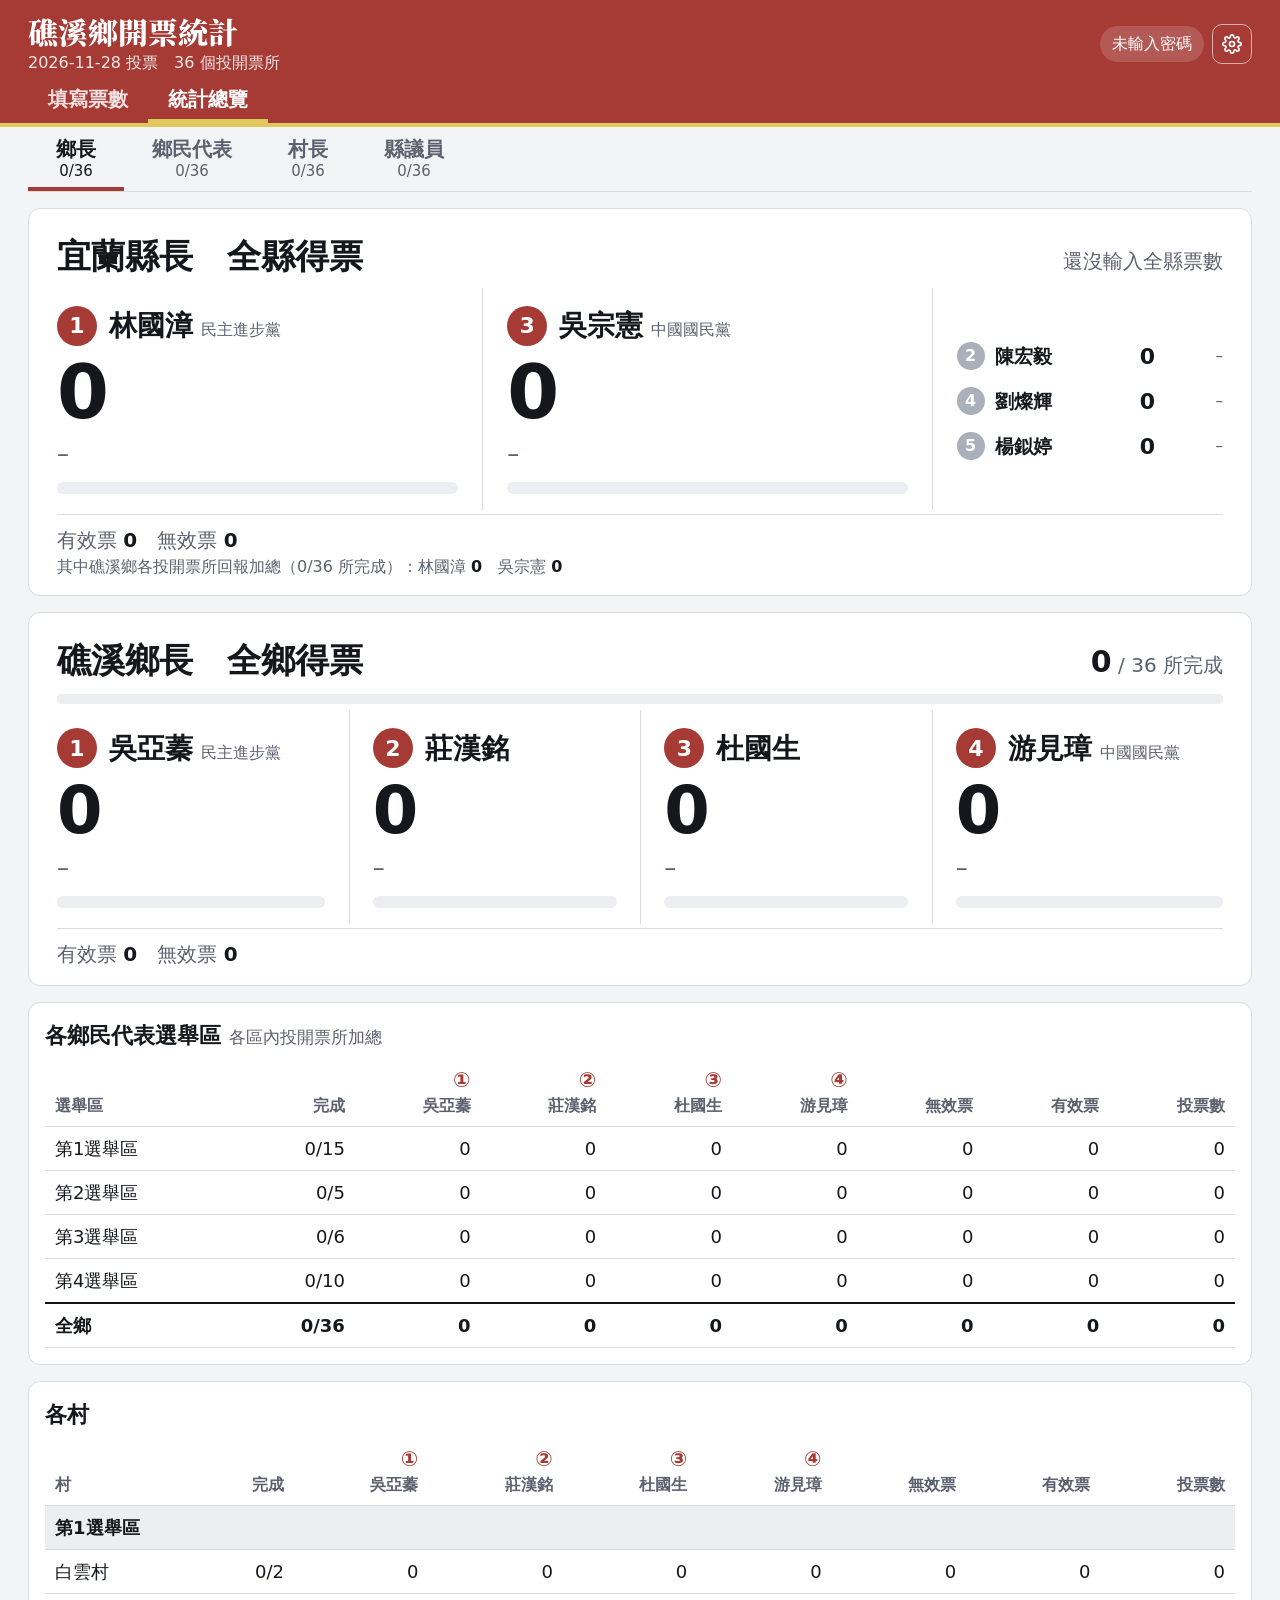
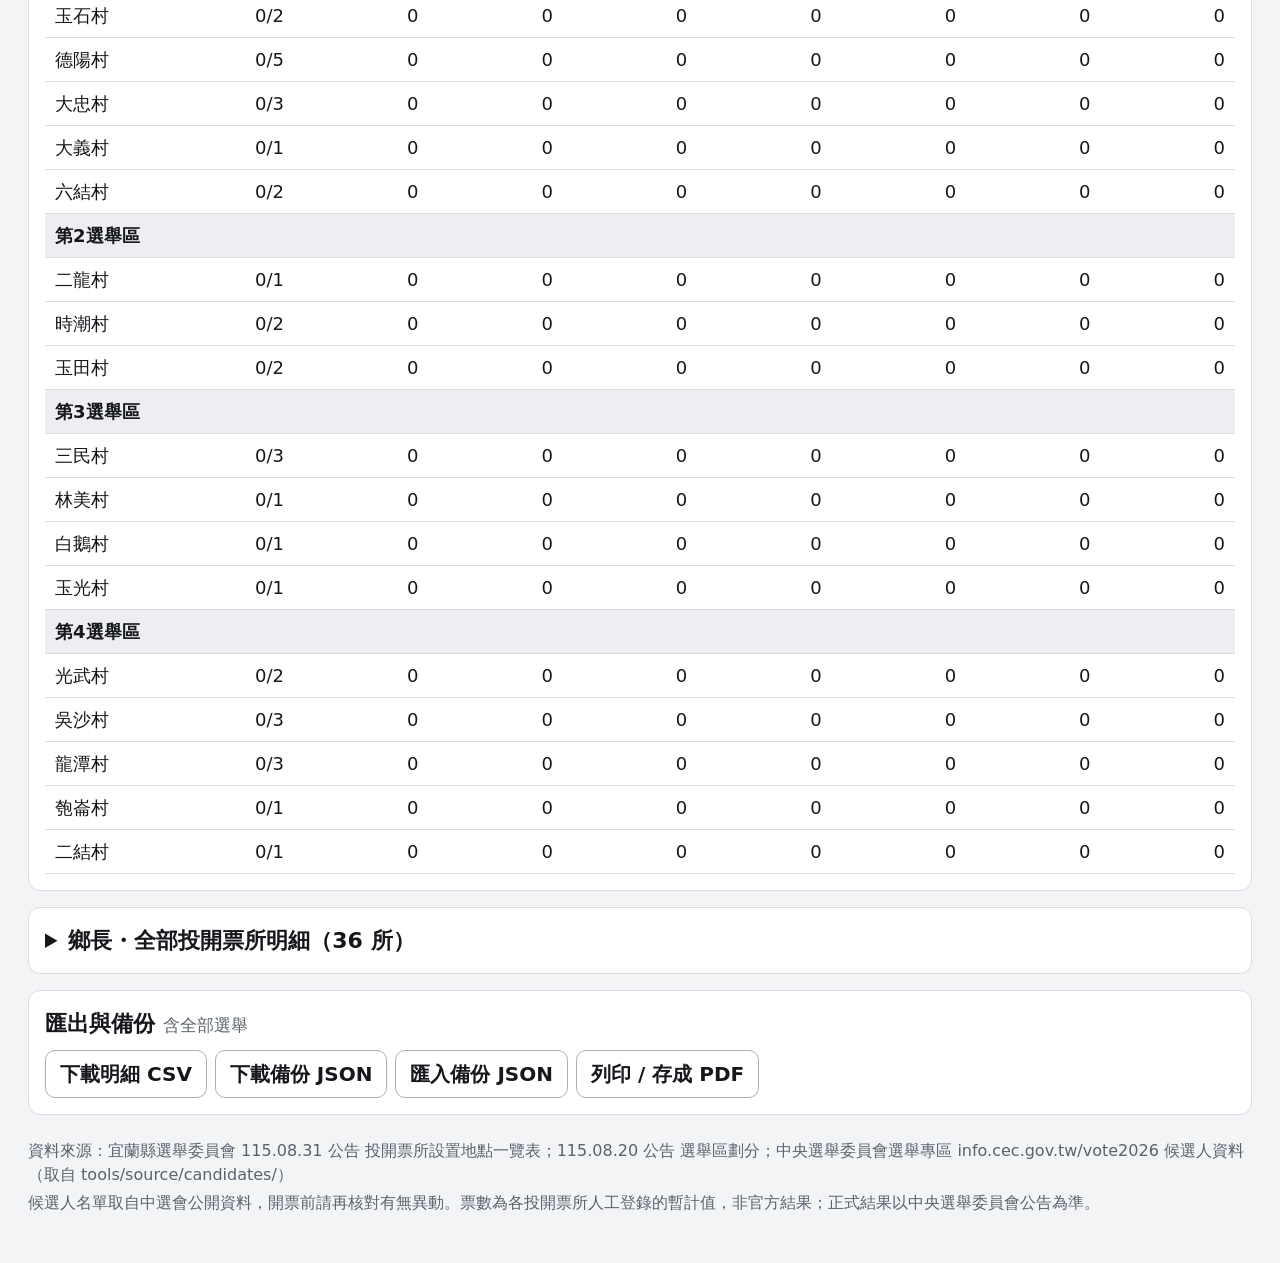
==== jiaoxi/index.html @ d6636e33 "礁溪鄉網站（/jiaoxi/）更新：統計頁最上面固定兩排（縣長全縣得票在上、鄉長在下） Co-Authored-By: Claude Fable 5.2 <noreply@anthropic.com>" ====
<!doctype html>
<html lang="zh-Hant">
<head>
  <meta charset="utf-8">
  <meta name="viewport" content="width=device-width, initial-scale=1, viewport-fit=cover">
  <meta name="theme-color" content="#a63a35">
  <title>礁溪鄉開票統計</title>
  <meta name="description" content="礁溪鄉各投開票所開票回報與即時統計。">
  <meta property="og:title" content="礁溪鄉開票統計">
  <meta property="og:description" content="礁溪鄉各投開票所開票回報與即時統計。">
  <meta property="og:site_name" content="礁溪鄉開票統計">
  <meta property="og:type" content="website">
  <link rel="icon" href="data:image/svg+xml,%3Csvg xmlns='http://www.w3.org/2000/svg' viewBox='0 0 32 32'%3E%3Crect width='32' height='32' rx='7' fill='%23a63a35'/%3E%3Cpath d='M8 17l5 5 11-12' fill='none' stroke='white' stroke-width='3.2' stroke-linecap='round' stroke-linejoin='round'/%3E%3C/svg%3E">
  <link rel="preconnect" href="https://fonts.googleapis.com">
  <link rel="preconnect" href="https://fonts.gstatic.com" crossorigin>
  <!-- 只有標題用襯線粗體，所以只下載標題那幾個字，手機載入很快 -->
  <link href="https://fonts.googleapis.com/css2?family=Noto+Serif+TC:wght@900&text=%E5%AE%9C%E8%98%AD%E5%B8%82%E7%BE%85%E6%9D%B1%E9%8E%AE%E8%98%87%E6%BE%B3%E9%A0%AD%E5%9F%8E%E7%A4%81%E6%BA%AA%E9%84%89%E5%A3%AF%E5%9C%8D%E5%93%A1%E5%B1%B1%E5%86%AC%E4%BA%94%E7%B5%90%E4%B8%89%E6%98%9F%E5%A4%A7%E5%90%8C%E5%8D%97%E9%96%8B%E7%A5%A8%E7%B5%B1%E8%A8%88&display=swap" rel="stylesheet">
  <link rel="stylesheet" href="style.css?v=20261126120009">
</head>
<body>
  <header class="top">
    <div class="top-row">
      <div class="brand">
        <h1 id="title">宜蘭市開票統計</h1>
        <p id="subtitle" class="muted"></p>
      </div>
      <div class="top-actions">
        <button type="button" id="syncChip" class="chip" aria-live="polite">僅存本機</button>
        <button type="button" id="btnSettings" class="icon-btn" aria-label="設定">
          <svg width="20" height="20" viewBox="0 0 24 24" fill="none" stroke="currentColor" stroke-width="2" stroke-linecap="round" stroke-linejoin="round" aria-hidden="true"><circle cx="12" cy="12" r="3"/><path d="M19.4 15a1.7 1.7 0 0 0 .3 1.8l.1.1a2 2 0 1 1-2.8 2.8l-.1-.1a1.7 1.7 0 0 0-1.8-.3 1.7 1.7 0 0 0-1 1.5V21a2 2 0 1 1-4 0v-.1a1.7 1.7 0 0 0-1.1-1.5 1.7 1.7 0 0 0-1.8.3l-.1.1a2 2 0 1 1-2.8-2.8l.1-.1a1.7 1.7 0 0 0 .3-1.8 1.7 1.7 0 0 0-1.5-1H3a2 2 0 1 1 0-4h.1a1.7 1.7 0 0 0 1.5-1.1 1.7 1.7 0 0 0-.3-1.8l-.1-.1a2 2 0 1 1 2.8-2.8l.1.1a1.7 1.7 0 0 0 1.8.3H9a1.7 1.7 0 0 0 1-1.5V3a2 2 0 1 1 4 0v.1a1.7 1.7 0 0 0 1 1.5 1.7 1.7 0 0 0 1.8-.3l.1-.1a2 2 0 1 1 2.8 2.8l-.1.1a1.7 1.7 0 0 0-.3 1.8V9a1.7 1.7 0 0 0 1.5 1H21a2 2 0 1 1 0 4h-.1a1.7 1.7 0 0 0-1.5 1z"/></svg>
        </button>
      </div>
    </div>
    <nav class="tabs" role="tablist" aria-label="頁面">
      <button type="button" role="tab" id="t-entry" data-tab="entry" aria-controls="tab-entry">填寫票數</button>
      <button type="button" role="tab" id="t-overview" data-tab="overview" aria-controls="tab-overview">統計總覽</button>
    </nav>
  </header>

  <main>
    <div class="racebar" id="raceBar" role="group" aria-label="選舉項目"></div>

    <section id="tab-entry" role="tabpanel" tabindex="-1" aria-labelledby="t-entry">
      <div class="filters">
        <div class="mode" id="modeSeg" role="group" aria-label="填寫對象">
          <button type="button" data-mode="station" aria-pressed="true">各投開票所</button>
          <button type="button" data-mode="total" aria-pressed="false">合計</button>
        </div>
        <div class="seg" id="districtSeg" role="group" aria-label="市民代表選舉區"></div>
        <div class="filter-row">
          <label class="search">
            <span class="sr-only">搜尋投開票所</span>
            <input type="search" id="q" placeholder="搜尋編號或里" autocomplete="off">
          </label>
          <label class="select">
            <span class="sr-only">狀態</span>
            <select id="statusFilter">
              <option value="all">全部狀態</option>
              <option value="todo">未完成</option>
              <option value="pending">未開票</option>
              <option value="counting">開票中</option>
              <option value="done">已完成</option>
            </select>
          </label>
        </div>
      </div>
      <div id="list"></div>
    </section>

    <section id="tab-overview" role="tabpanel" aria-labelledby="t-overview" hidden>
      <div id="overviewRoot"></div>
    </section>

    <footer class="foot muted">
      <p id="source"></p>
      <p>候選人名單取自中選會公開資料，開票前請再核對有無異動。票數為各投開票所人工登錄的暫計值，非官方結果；正式結果以中央選舉委員會公告為準。</p>
    </footer>
  </main>

  <dialog id="editor" aria-labelledby="edTitle"></dialog>
  <dialog id="settings" aria-labelledby="stTitle"></dialog>
  <dialog id="pw" aria-labelledby="pwTitle"></dialog>
  <dialog id="ask" aria-labelledby="askTitle"></dialog>
  <div id="toast" role="status" aria-live="polite"></div>
  <div id="oldBrowser" hidden>
    <p><b>這支手機的瀏覽器太舊，沒辦法使用。</b></p>
    <p>請改用 Chrome 或 Safari 的最新版開啟，或換一支手機。如果是從 LINE 點進來的，請按右上角選「用預設瀏覽器開啟」。</p>
  </div>

  <script src="config.js?v=20261126120009"></script>
  <!-- 一個鄉鎮市一個資料檔；要多開一個鄉鎮市就多加一行（見 tools/build_towns.py） -->
  <script src="data/towns/050.js?v=20261126120009"></script>
  <script src="app.js?v=20261126120009"></script>
  <script>
    // 程式沒有成功啟動（瀏覽器太舊看不懂）時，顯示上面那段提示。這段刻意用最舊的寫法。
    window.addEventListener('load', function () {
      setTimeout(function () {
        if (!window.__tallyReady) { var el = document.getElementById('oldBrowser'); el.hidden = false; el.style.display = 'block'; }
      }, 500);
    });
  </script>
</body>
</html>
---- jiaoxi/style.css ----
/* 宜蘭市開票統計
 * 風格：像開票所的計票板。白底、黑色大數字，顏色只有三種用途：
 *   紅＝品牌、領先、要按的主要按鈕與警告；綠／橘／灰＝已完成／開票中／未開票；金＝只有頁首那條線。
 * 手機優先；≥900px 變成電腦版。
 * 相容性：不用 flex 的 gap、inset、:has、dvh（舊 iPhone 與舊 Android 不支援）。 */
:root {
  --bg: #f3f4f6;
  --surface: #ffffff;
  --soft: #eceef2;
  --ink: #15171c;
  --muted: #5b616e;
  --line: #d8dbe2;
  --line-strong: #aab0bb;
  --accent: #a63a35;
  --accent-soft: #fbeceb;
  --gold: #e0c85c;
  --done: #12733a;
  --done-soft: #e2f3e7;
  --counting: #8f4b00;
  --counting-mark: #e08a00;
  --counting-soft: #fdeccf;
  --pending: #5b616e;
  --pending-mark: #c3c8d1;
  --danger: #b3261e;
  --radius: 10px;
  --gutter: 16px;
  --font: -apple-system, BlinkMacSystemFont, "PingFang TC", "Noto Sans TC", "Microsoft JhengHei", system-ui, sans-serif;
  --serif: "Noto Serif TC", "Songti TC", "PMingLiU", serif;
  color-scheme: light;
}

*, *::before, *::after { box-sizing: border-box; }
html { -webkit-text-size-adjust: 100%; }
html.modal-open { overflow: hidden; }
body {
  margin: 0; background: var(--bg); color: var(--ink);
  font: 20px/1.5 var(--font);
  padding-bottom: calc(72px + env(safe-area-inset-bottom));
}
h1, h2, h3, p { margin: 0; }
button, input, select { font: inherit; color: inherit; }
button { cursor: pointer; -webkit-tap-highlight-color: transparent; }
[hidden] { display: none !important; }
.muted { color: var(--muted); }
.sr-only { position: absolute; width: 1px; height: 1px; overflow: hidden; clip: rect(0 0 0 0); white-space: nowrap; }
:focus-visible { outline: 3px solid var(--ink); outline-offset: 2px; }

/* ---------- 頁首 ---------- */
.top { position: sticky; top: 0; z-index: 20; background: var(--accent); color: #fff; border-bottom: 4px solid var(--gold); padding-top: env(safe-area-inset-top); }
.top-row { display: flex; align-items: center; justify-content: space-between; padding: 10px var(--gutter); }
.brand { min-width: 0; }
.brand h1 { font-family: var(--serif); font-weight: 900; font-size: 24px; line-height: 1.3; white-space: nowrap; }
/* 標題裡的鄉鎮市名稱就是切換選單 */
.town-sel {
  width: auto; min-height: 0; font: inherit; color: #fff; background-color: transparent; border: 0; border-bottom: 2px solid rgba(255, 255, 255, .75); border-radius: 0;
  padding: 0 24px 0 0; margin-right: 6px; -webkit-appearance: none; appearance: none; cursor: pointer;
  background-image: url("data:image/svg+xml,%3Csvg xmlns='http://www.w3.org/2000/svg' viewBox='0 0 12 8'%3E%3Cpath d='M1 1l5 5 5-5' fill='none' stroke='white' stroke-width='2' stroke-linecap='round' stroke-linejoin='round'/%3E%3C/svg%3E");
  background-repeat: no-repeat; background-position: right 4px center; background-size: 14px;
}
/* 手機上位置不夠：有切換選單時只留鄉鎮市名稱，「開票統計」四個字到寬一點的螢幕才顯示 */
.title-rest { display: none; }
@media (min-width: 480px) { .title-rest { display: inline; } }
.town-sel option { color: #15171c; font-family: var(--font); font-weight: 400; }
.brand p { display: none; font-size: 16px; color: rgba(255, 255, 255, .88); }
.top-actions { display: flex; align-items: center; flex-shrink: 0; margin-left: 10px; }
.chip {
  border: 0; border-radius: 999px; background: rgba(255, 255, 255, .16); color: #fff;
  padding: 6px 12px; font-size: 16px; min-height: 36px; white-space: nowrap; max-width: 44vw; overflow: hidden; text-overflow: ellipsis;
}
.chip[data-state="warn"] { background: #fff; color: var(--accent); font-weight: 700; }
.icon-btn { width: 40px; height: 40px; display: grid; place-items: center; border: 1px solid var(--line); background: var(--surface); border-radius: var(--radius); }
.top .icon-btn { margin-left: 8px; color: #fff; background: transparent; border-color: rgba(255, 255, 255, .6); }

/* 手機：兩個分頁固定在畫面下方，拇指好按 */
.tabs {
  position: fixed; left: 0; right: 0; bottom: 0; z-index: 30; display: grid; grid-template-columns: 1fr 1fr;
  background: var(--surface); border-top: 1px solid var(--line); padding-bottom: env(safe-area-inset-bottom);
}
.tabs button { border: 0; border-top: 4px solid transparent; background: none; min-height: 56px; font-weight: 700; font-size: 20px; color: var(--muted); }
.tabs button[aria-selected="true"] { color: var(--accent); border-top-color: var(--accent); }

main { padding: 0 var(--gutter) 24px; max-width: 1280px; margin: 0 auto; }

/* ---------- 選舉項目：五個分頁一次看得到 ---------- */
.racebar {
  position: sticky; top: var(--top-h, 62px); z-index: 12; display: flex;
  background: var(--surface); margin: 0 calc(var(--gutter) * -1); padding: 0 6px; border-bottom: 1px solid var(--line);
}
.racebar button, .race-tabs button {
  flex: 1 1 auto; border: 0; border-bottom: 4px solid transparent; background: none; padding: 8px 2px 4px; min-height: 56px;
  font-size: 18px; font-weight: 600; line-height: 1.25; color: var(--muted); white-space: nowrap; text-align: center;
}
.racebar button span { display: block; }
.racebar button small { display: block; font-size: 15px; font-weight: 400; font-variant-numeric: tabular-nums; }
.racebar button[aria-pressed="true"], .race-tabs button[aria-selected="true"] { color: var(--ink); font-weight: 800; border-bottom-color: var(--accent); }
.flagn { color: var(--accent); font-weight: 700; margin-left: 3px; }
/* 應選席次：跟著標題走，不拆行 */
.seats { white-space: nowrap; color: var(--accent); margin-right: 0 !important; }
.racenote { margin-top: 16px; }

/* ---------- 篩選 ---------- */
.filters { padding: 12px 0 4px; }
.mode { display: grid; grid-template-columns: 1fr 1fr; border: 1px solid var(--line-strong); border-radius: var(--radius); overflow: hidden; margin-bottom: 8px; background: var(--surface); }
.mode button { border: 0; background: none; min-height: 44px; font-size: 18px; font-weight: 600; color: var(--muted); }
.mode button[aria-pressed="true"] { background: var(--ink); color: #fff; }
.seg { display: grid; grid-template-columns: repeat(5, 1fr); gap: 6px; }
.seg button { border: 1px solid var(--line); background: var(--surface); border-radius: var(--radius); min-height: 48px; padding: 4px 2px; font-size: 18px; font-weight: 600; line-height: 1.2; }
.seg button small { display: block; font-weight: 400; font-size: 15px; color: var(--muted); }
.seg button[aria-pressed="true"] { background: var(--ink); color: #fff; border-color: var(--ink); }
.seg button[aria-pressed="true"] small { color: inherit; opacity: .8; }
.filter-row { display: flex; margin-top: 8px; }
.search { flex: 1; min-width: 0; }
.select { margin-left: 8px; }
input[type="search"], select, .slim input {
  width: 100%; min-height: 48px; border: 1px solid var(--line-strong); border-radius: var(--radius); background: var(--surface); padding: 8px 12px;
}
select { width: auto; }
.hint { background: var(--surface); border-left: 6px solid var(--ink); border-radius: 6px; padding: 10px 14px; margin: 12px 0 4px; font-size: 18px; }

/* ---------- 投開票所清單 ---------- */
.dist { margin-top: 22px; }
.dist-head { display: flex; align-items: baseline; justify-content: space-between; flex-wrap: wrap; }
.dist-head h2 { font-size: 24px; font-weight: 800; margin-right: 12px; }
.dist-head .meta { font-size: 18px; color: var(--muted); font-variant-numeric: tabular-nums; }
.dist-head .meta b { color: var(--ink); font-size: 22px; }
.bar { flex-basis: 100%; height: 8px; margin-top: 6px; background: var(--soft); border-radius: 4px; overflow: hidden; }
.bar i { display: block; height: 100%; background: var(--done); }
/* 上次回報的投開票所：放最上面 */
.lastrep { margin-top: 14px; padding: 10px 12px 12px; background: var(--surface); border: 2px solid var(--ink); border-radius: 12px; }
.lastrep h2 { font-size: 20px; font-weight: 800; margin-bottom: 8px; }
.village { margin-top: 16px; }
.village h3 { font-size: 20px; font-weight: 700; margin-bottom: 6px; }
.village h3 small { font-weight: 400; color: var(--muted); font-size: 16px; margin-left: 6px; }
.stations { list-style: none; margin: 0; padding: 0; display: grid; gap: 8px; }
/* 左邊的色條就是狀態：灰＝未開票、橘＝開票中、綠＝已完成 */
.st {
  width: 100%; display: grid; grid-template-columns: auto minmax(0, 1fr) auto; align-items: center; gap: 2px 12px; text-align: left;
  background: var(--surface); border: 1px solid var(--line); border-left: 8px solid var(--pending-mark); border-radius: var(--radius); padding: 10px 12px; min-height: 68px;
}
.st[data-s="counting"] { border-left-color: var(--counting-mark); }
.st[data-s="done"] { border-left-color: var(--done); }
.st:active { background: var(--soft); }
.st .sid { font-weight: 800; font-size: 22px; font-variant-numeric: tabular-nums; }
.st .name { display: block; font-weight: 700; }
.st .sub { display: block; font-size: 16px; color: var(--muted); }
.st .right { text-align: right; }
.st-status { display: block; font-size: 18px; font-weight: 700; white-space: nowrap; color: var(--pending); }
.st-status[data-s="counting"] { color: var(--counting); }
.st-status[data-s="done"] { color: var(--done); }
.st .tot { display: block; font-size: 18px; font-weight: 700; font-variant-numeric: tabular-nums; }
.badge { display: inline-block; border-radius: 6px; padding: 1px 8px; font-size: 16px; font-weight: 700; white-space: nowrap; background: var(--soft); color: var(--pending); }
.badge[data-s="counting"] { background: var(--counting-soft); color: var(--counting); }
.badge[data-s="done"] { background: var(--done-soft); color: var(--done); }
.empty { text-align: center; color: var(--muted); padding: 40px 0; }

/* ---------- 視窗共用 ---------- */
dialog { border: 0; padding: 0; color: var(--ink); background: var(--surface); }
dialog::backdrop { background: rgba(15, 18, 24, .6); }
dialog#editor, dialog#settings { width: 100%; max-width: none; height: 100%; max-height: none; margin: 0; }
dialog#pw, dialog#ask { width: 92vw; max-width: 460px; height: auto; height: fit-content; max-height: 90vh; margin: auto; border-radius: 16px; overflow: auto; }
.btn { min-height: 52px; border-radius: var(--radius); border: 1px solid var(--line-strong); background: var(--surface); font-weight: 700; padding: 8px 14px; }
.btn.primary { background: var(--accent); color: #fff; border-color: var(--accent); }
.btn.danger { color: var(--danger); border-color: var(--danger); background: transparent; }
.btn.danger-fill { background: var(--danger); color: #fff; border-color: var(--danger); }
.btn.wide { grid-column: 1 / -1; width: 100%; }
.note { font-size: 17px; color: var(--muted); }
.warn { color: var(--danger); font-size: 18px; font-weight: 700; }

/* ---------- 填寫表單 ---------- */
.ed { display: flex; flex-direction: column; height: 100%; }
.ed > header { display: flex; justify-content: space-between; align-items: flex-start; padding: calc(12px + env(safe-area-inset-top)) var(--gutter) 10px; border-bottom: 1px solid var(--line); }
.ed > header > div { min-width: 0; margin-right: 12px; }
.ed .eyebrow { font-size: 17px; color: var(--muted); font-weight: 600; }
.ed h2 { font-size: 28px; font-weight: 800; line-height: 1.25; }
.ed .body { flex: 1; min-height: 0; overflow-y: auto; -webkit-overflow-scrolling: touch; padding: 0 var(--gutter) 20px; }
.ed .body > * { flex-shrink: 0; margin-top: 14px; }
.ed footer { display: grid; grid-template-columns: minmax(96px, auto) 1fr; gap: 8px; padding: 10px var(--gutter) calc(10px + env(safe-area-inset-bottom)); border-top: 1px solid var(--line); background: var(--surface); }
.ed footer .btn { min-height: 56px; font-size: 20px; white-space: nowrap; }
.race-tabs { display: flex; position: sticky; top: 0; z-index: 3; background: var(--surface); margin: 0 calc(var(--gutter) * -1) !important; padding: 0 6px; border-bottom: 1px solid var(--line); }
.race-tabs button { min-height: 48px; padding: 8px 2px 6px; }
.dot { width: 10px; height: 10px; border-radius: 50%; background: var(--pending-mark); display: inline-block; margin-right: 5px; }
.dot[data-s="counting"] { background: var(--counting-mark); }
.dot[data-s="done"] { background: var(--done); }
.panel { display: grid; gap: 12px; }
.panel-title { font-weight: 800; font-size: 22px; }
.panel-title small { display: block; font-weight: 400; color: var(--muted); font-size: 17px; }
.last { font-size: 17px; color: var(--muted); background: var(--soft); border-radius: 6px; padding: 6px 10px; }
.last b { color: var(--ink); }
.last .st-status { display: inline; font-size: inherit; }
.fields { display: grid; gap: 10px; }
.field { display: grid; grid-template-columns: minmax(0, 1fr) 132px; align-items: center; gap: 12px; }
.field .f-name { display: flex; align-items: center; min-width: 0; }
.f-no { display: inline-grid; place-items: center; flex-shrink: 0; width: 34px; height: 34px; border-radius: 50%; background: var(--accent); color: #fff; font-weight: 800; font-variant-numeric: tabular-nums; }
.field .f-no { margin-right: 10px; }
.field .f-who { font-weight: 700; overflow-wrap: anywhere; }
.f-who small, .who small { font-weight: 400; color: var(--muted); font-size: 16px; }
.field .f-who small { display: block; }
.field input {
  width: 100%; min-height: 56px; border: 2px solid var(--line-strong); border-radius: var(--radius); background: var(--surface); padding: 4px 12px;
  text-align: right; font-size: 28px; font-weight: 800; font-variant-numeric: tabular-nums;
}
.field input:focus { border-color: var(--ink); outline: none; }
.ed.wide .field { grid-template-columns: minmax(0, 1fr) 160px; } /* 全縣票數會到六位數，格子加寬才不會被切掉最後一個數字 */
.field.sub { border-top: 1px solid var(--line); padding-top: 10px; }
.slim { display: grid; gap: 4px; font-size: 18px; color: var(--muted); }
.slim input { font-size: 20px; color: var(--ink); }
.calc { margin: 0; display: grid; grid-template-columns: 1fr 1fr; gap: 8px; }
.calc div { background: var(--soft); border-radius: var(--radius); padding: 8px 12px; }
.calc dt { font-size: 17px; color: var(--muted); }
.calc dd { margin: 0; font-size: 28px; font-weight: 800; font-variant-numeric: tabular-nums; }

/* 送出結果：綠＝已送出、橘＝傳送中、紅＝還沒送出 */
.saved { position: sticky; top: 52px; z-index: 2; border-radius: var(--radius); padding: 12px 14px; font-weight: 700; font-size: 20px; line-height: 1.4; background: var(--soft); color: var(--muted); border: 2px solid var(--line-strong); }
.saved[data-state="ok"] { background: var(--done-soft); color: var(--done); border-color: var(--done); text-align: center; padding: 18px 14px; font-size: 22px; }
.saved[data-state="busy"] { background: var(--counting-soft); color: var(--counting); border-color: var(--counting-mark); }
.saved[data-state="warn"] { background: var(--accent-soft); color: var(--accent); border-color: var(--accent); }
.saved .big { font-size: 36px; font-weight: 800; line-height: 1.3; }
.saved small { display: block; font-size: 17px; font-weight: 400; margin-top: 4px; }
.banner-btn { display: block; width: 100%; margin-top: 10px; min-height: 52px; border: 0; border-radius: 8px; background: var(--accent); color: #fff; font-weight: 700; }

/* ---------- 密碼視窗、確認視窗 ---------- */
.pwform { height: auto; }
.pwform .body { padding: 10px 22px 12px; }
.pwform h2 { font-size: 30px; text-align: center; }
.pw-sub { font-size: 20px; text-align: center; color: var(--muted); }
.pw-err { background: var(--accent-soft); color: var(--accent); border: 2px solid var(--accent); border-radius: var(--radius); padding: 10px 14px; font-size: 20px; font-weight: 800; text-align: center; }
#pwInput, #askInput { width: 100%; min-height: 64px; font-size: 28px; text-align: center; border: 2px solid var(--ink); border-radius: var(--radius); background: #fff; padding: 8px 12px; }
#pwInput { letter-spacing: .08em; }
.pw-show { display: flex; align-items: center; justify-content: center; font-size: 20px; }
.pw-show input { width: 28px; height: 28px; margin-right: 10px; accent-color: var(--accent); }
.pwform footer { grid-template-columns: 1fr 1fr; }
.pwform .btn { white-space: nowrap; padding: 8px 6px; }
.askform { display: grid; gap: 14px; padding: 22px 20px calc(18px + env(safe-area-inset-bottom)); }
.askform h2 { font-size: 26px; font-weight: 800; }
.ask-body { display: grid; gap: 12px; font-size: 20px; }
.ask-where { background: var(--soft); border-radius: var(--radius); padding: 12px 14px; }
.ask-where b { display: block; font-size: 28px; font-weight: 800; line-height: 1.3; }
.ask-where span { display: block; font-size: 18px; color: var(--muted); }
.ask-list { list-style: none; margin: 0; padding: 0; }
.ask-list li { display: grid; grid-template-columns: minmax(0, 1fr) auto; gap: 12px; align-items: baseline; padding: 8px 2px; border-bottom: 1px solid var(--line); }
.ask-list li b { font-size: 24px; font-weight: 800; font-variant-numeric: tabular-nums; }
.ask-warn { list-style: none; margin: 0; padding: 10px 14px; background: var(--accent-soft); border: 2px solid var(--accent); border-radius: var(--radius); color: var(--accent); font-size: 19px; font-weight: 600; display: grid; gap: 8px; }
.ask-warn li::before { content: "⚠ "; }
.ask-label { font-size: 20px; font-weight: 700; margin-bottom: -8px; }
.ask-err { color: var(--danger); font-size: 19px; font-weight: 700; margin-top: -6px; }
.ask-list li b.to-pending { font-size: 20px; color: var(--danger); }
.ask-q { font-size: 24px; font-weight: 800; text-align: center; }
.ask-choices { display: grid; gap: 10px; }
.ask-choices .btn { min-height: 64px; font-size: 22px; }
.ask-choices .btn[data-act="askNo"] { min-height: 52px; font-size: 20px; }
.btn.s-done { background: var(--done); color: #fff; border-color: var(--done); }
.btn.s-counting { background: var(--counting-mark); color: #1f1300; border-color: var(--counting-mark); }
.ask-btns { display: grid; grid-template-columns: 1fr 1.4fr; gap: 8px; }
.ask-btns .btn { min-height: 60px; font-size: 21px; white-space: nowrap; padding: 8px 6px; }

/* ---------- 設定視窗 ---------- */
.settings-form h3 { font-size: 20px; }
.settings-form .row { display: grid; grid-template-columns: 1fr 1fr; gap: 8px; }
.msg { font-size: 18px; min-height: 1.4em; }
.msg.ok { color: var(--done); } .msg.err { color: var(--danger); }

/* ---------- 統計總覽 ---------- */
.ov { display: grid; grid-template-columns: minmax(0, 1fr); gap: 16px; padding-top: 16px; }
.stack, .ov-grid { display: grid; grid-template-columns: minmax(0, 1fr); gap: 16px; min-width: 0; }
.card { min-width: 0; background: var(--surface); border: 1px solid var(--line); border-radius: 12px; padding: 16px; }
.card > h2 { font-size: 22px; font-weight: 800; margin-bottom: 10px; }
.card > h2 small { font-weight: 400; font-size: 17px; color: var(--muted); margin-left: 8px; }
/* 得票：票數是整頁最大的字 */
.res-head { display: flex; align-items: baseline; justify-content: space-between; flex-wrap: wrap; }
.res-head h2 { font-size: 24px; font-weight: 800; margin-right: 12px; }
.res-prog { font-size: 18px; color: var(--muted); font-variant-numeric: tabular-nums; }
.res-prog b { font-size: 24px; color: var(--ink); }
.res-prog span { color: var(--counting); font-weight: 700; margin-left: 10px; }
.result .bar { margin: 6px 0 8px; }
.cand-row { display: grid; grid-template-columns: 34px minmax(0, 1fr) auto; gap: 2px 10px; align-items: center; padding: 10px 0; border-top: 1px solid var(--line); }
.cand-row .who { font-weight: 700; font-size: 22px; }
.cand-row .who small { display: inline-block; margin-left: 8px; white-space: nowrap; } /* 黨名不要斷在中間，放不下就整個換到下一行 */
.cand-row .n { font-size: 30px; font-weight: 800; line-height: 1.1; font-variant-numeric: tabular-nums; text-align: right; }
.cand-row .p { grid-column: 3; font-size: 16px; color: var(--muted); text-align: right; font-variant-numeric: tabular-nums; }
.cand-row .track { grid-column: 2; grid-row: 2; height: 10px; border-radius: 5px; background: var(--soft); overflow: hidden; }
.cand-row .track i { display: block; height: 100%; background: var(--line-strong); }
.cand-row.lead .n { color: var(--accent); }
.cand-row.lead .track i { background: var(--accent); }
.lead-tag, .tie-tag { display: inline-block; font-size: 15px; font-weight: 700; border-radius: 6px; padding: 0 8px; margin-left: 8px; vertical-align: 2px; white-space: nowrap; }
.lead-tag { background: var(--accent); color: #fff; }
.tie-tag { background: var(--counting-soft); color: var(--counting); }
.res-foot { border-top: 1px solid var(--line); padding-top: 10px; font-size: 18px; color: var(--muted); font-variant-numeric: tabular-nums; }
.res-foot b { color: var(--ink); }
.res-foot span { display: block; font-size: 16px; }
.blocks { display: grid; grid-template-columns: repeat(auto-fill, minmax(300px, 1fr)); gap: 12px; align-items: start; }
.blocks.small { grid-template-columns: repeat(auto-fill, minmax(240px, 1fr)); }
.sec-title { font-size: 24px; font-weight: 800; margin-top: 8px; }
.sec-title small { font-weight: 400; font-size: 17px; color: var(--muted); margin-left: 6px; }
.card.compact { padding: 12px 14px; }
.card.compact .res-head h2 { font-size: 20px; }
.card.compact .res-prog, .card.compact .res-prog b { font-size: 16px; }
.card.compact .res-prog span { margin-left: 6px; }
.card.compact .cand-row { grid-template-columns: 28px minmax(0, 1fr) auto auto; padding: 6px 0; }
.card.compact .f-no { width: 28px; height: 28px; font-size: 17px; }
.card.compact .cand-row .who { font-size: 20px; }
.card.compact .cand-row .n { font-size: 22px; }
.card.compact .cand-row .p { grid-column: 4; min-width: 56px; }
.sumline { display: flex; flex-wrap: wrap; align-items: baseline; background: var(--surface); border: 1px solid var(--line); border-radius: 12px; padding: 12px 16px; font-size: 18px; color: var(--muted); font-variant-numeric: tabular-nums; }
.sumline > b { font-size: 24px; font-weight: 800; color: var(--ink); margin-right: 16px; }
.sumline span { margin-right: 16px; }
.sumline span b { color: var(--ink); font-size: 22px; }
/* 表格 */
td.left, th.left { text-align: left; }
td.wrap { white-space: normal; min-width: 220px; }
.tbl-wrap { overflow-x: auto; -webkit-overflow-scrolling: touch; margin: 0 -16px; padding: 0 16px; }
table { border-collapse: collapse; width: 100%; font-size: 18px; font-variant-numeric: tabular-nums; }
th, td { padding: 8px 10px; text-align: right; border-bottom: 1px solid var(--line); white-space: nowrap; }
th:first-child, td:first-child { text-align: left; position: sticky; left: 0; background: var(--surface); }
th { font-size: 16px; color: var(--muted); font-weight: 600; vertical-align: bottom; }
tr.grp td, tr.grp td:first-child { background: var(--soft); font-weight: 700; }
tr.sum td { font-weight: 800; border-top: 2px solid var(--ink); }
.circ { font-size: 1.3em; line-height: 1; color: var(--accent); font-weight: 700; }
.cmp { display: block; padding: 2px 0; }
.cmp em { color: var(--danger); font-style: normal; font-weight: 700; margin-left: 8px; }
.diff { color: var(--danger); font-weight: 700; }
details.card summary { cursor: pointer; font-size: 22px; font-weight: 800; }
details.card[open] summary { margin-bottom: 10px; }
.tools { display: flex; flex-wrap: wrap; margin: -4px; }
.tools .btn { min-height: 48px; margin: 4px; font-weight: 600; }
/* 需要確認的投開票所 */
.flagcard { border: 2px solid var(--accent); }
.flagcard > h2 { color: var(--accent); }
.flaglist { list-style: none; margin: 0; padding: 0; display: grid; gap: 10px; }
.flaglist li { padding: 10px 12px; background: var(--accent-soft); border-radius: 8px; font-size: 18px; }
.linkbtn { border: 0; background: none; color: var(--accent); font-weight: 700; text-decoration: underline; font-size: inherit; padding: 4px 0 4px 10px; min-height: 40px; }
tr.flag td, tr.flag td:first-child { background: var(--accent-soft); }
.flagtag { display: block; color: var(--accent); font-weight: 700; font-size: 15px; white-space: normal; min-width: 200px; line-height: 1.4; }

.foot { padding-top: 24px; font-size: 16px; display: grid; gap: 4px; }
#toast {
  position: fixed; left: 50%; bottom: calc(76px + env(safe-area-inset-bottom)); transform: translate(-50%, 20px); opacity: 0;
  background: var(--ink); color: #fff; padding: 10px 16px; border-radius: 999px; font-size: 18px; pointer-events: none;
  transition: opacity .2s, transform .2s; z-index: 200; max-width: 90vw; text-align: center;
}
#toast.show { opacity: 1; transform: translate(-50%, 0); }
@media (prefers-reduced-motion: reduce) { #toast { transition: none; } }
#oldBrowser { position: fixed; top: 0; left: 0; right: 0; bottom: 0; z-index: 300; background: #fff; padding: 80px 24px; font-size: 22px; text-align: center; }
#oldBrowser p { margin-bottom: 16px; }

/* ---------- 舊手機（沒有 <dialog> 功能）：用一般浮層代替 ---------- */
.no-dialog dialog { display: none; position: fixed; z-index: 100; }
.no-dialog dialog[open] { display: block; }
.no-dialog dialog#editor[open], .no-dialog dialog#settings[open] { top: 0; left: 0; right: 0; bottom: 0; }
.no-dialog dialog#pw[open], .no-dialog dialog#ask[open] { top: 50%; left: 50%; transform: translate(-50%, -50%); z-index: 110; box-shadow: 0 0 0 200vmax rgba(15, 18, 24, .6); }

/* ---------- 很窄的手機（320px 左右）：五個分頁字縮小一點才放得下 ---------- */
@media (max-width: 359px) {
  .racebar, .race-tabs { padding: 0 2px; overflow-x: auto; }
  .racebar button, .race-tabs button { font-size: 16px; padding-left: 1px; padding-right: 1px; }
  .racebar button small { font-size: 13px; }
  .dot { width: 8px; height: 8px; margin-right: 3px; }
  .brand h1 { font-size: 21px; }
  .chip { font-size: 15px; padding: 6px 10px; }
}

/* ---------- 平板／電腦 ---------- */
@media (min-width: 600px) { .brand p { display: block; } }
/* 縣長那一塊：主要兩位照一般大小，其他人小字（手機排在下面，電腦排在右邊） */
.minor { border-top: 1px solid var(--line); padding: 8px 0 2px; }
.res-prog .linkbtn { margin-left: 12px; }
.minor-row { display: grid; grid-template-columns: 24px minmax(0, 1fr) auto 58px; gap: 0 8px; align-items: center; padding: 3px 0; color: var(--muted); }
.minor-row .f-no { width: 24px; height: 24px; font-size: 14px; background: var(--line-strong); }
.minor-row .who { font-size: 17px; font-weight: 700; color: var(--ink); }
.minor-row .n { font-size: 19px; font-weight: 800; color: var(--ink); text-align: right; font-variant-numeric: tabular-nums; }
.minor-row .p { font-size: 15px; text-align: right; font-variant-numeric: tabular-nums; }
/* 手機：固定在最上面的那兩塊縮小一點，下面才看得到自己切過去的那一種選舉 */
@media (max-width: 899px) {
  .result.pin { padding-top: 12px; padding-bottom: 8px; }
  .result.pin .res-head h2 { font-size: 21px; }
  .result.pin .res-prog, .result.pin .res-prog b { font-size: 17px; }
  .result.pin .cand-row { padding: 7px 0; }
  .result.pin .cand-row .who { font-size: 20px; }
  .result.pin .cand-row .n { font-size: 26px; }
  .result.pin .cand-row .track, .result.pin .res-foot { display: none; }
}
@media (min-width: 900px) {
  :root { --gutter: 28px; }
  body { padding-bottom: 24px; }
  .top-row { max-width: 1280px; margin: 0 auto; padding-top: 12px; padding-bottom: 4px; }
  .brand h1 { font-size: 30px; }
  .chip { max-width: none; }
  .tabs { position: static; display: flex; max-width: 1280px; margin: 0 auto; padding: 0 var(--gutter); border: 0; background: transparent; }
  .tabs button { min-height: 44px; padding: 0 20px; border-top: 0; border-bottom: 4px solid transparent; color: rgba(255, 255, 255, .85); }
  .tabs button[aria-selected="true"] { color: #fff; border-bottom-color: var(--gold); }
  #toast { bottom: 24px; }
  .racebar { margin: 0; padding: 0; background: var(--bg); }
  .racebar button { flex: 0 0 auto; padding: 10px 28px 6px; font-size: 20px; }
  .filters { display: flex; align-items: center; padding-top: 16px; }
  .mode { margin: 0 12px 0 0; min-width: 260px; }
  .seg { grid-template-columns: repeat(5, auto); }
  .seg button { padding: 4px 16px; }
  .filter-row { margin-top: 0; flex: 1; justify-content: flex-end; }
  .search { max-width: 320px; }
  .stations { grid-template-columns: repeat(auto-fill, minmax(320px, 1fr)); }
  .st:hover { border-color: var(--ink); border-left-color: var(--pending-mark); }
  .st[data-s="counting"]:hover { border-left-color: var(--counting-mark); }
  .st[data-s="done"]:hover { border-left-color: var(--done); }
  dialog#editor, dialog#settings { width: 560px; height: auto; max-height: 90vh; margin: auto; border-radius: 16px; }
  .no-dialog dialog#editor[open], .no-dialog dialog#settings[open] { top: 5vh; bottom: auto; left: 50%; right: auto; transform: translateX(-50%); box-shadow: 0 0 0 200vmax rgba(15, 18, 24, .6); overflow: auto; }
  .ed { max-height: 90vh; }
  .result:not(.compact) .cand-row .n { font-size: 38px; }
  .result:not(.compact) .res-head h2 { font-size: 28px; }
  /* 統計頁最上面的全市得票：像計票板一樣橫排，每位候選人一欄，票數是整頁最大的字 */
  .result.hero { padding: 22px 28px 16px; }
  .result.hero .res-head h2 { font-size: 34px; }
  .result.hero .res-prog { font-size: 20px; }
  .result.hero .res-prog b { font-size: 30px; }
  .result.hero .bar { height: 10px; margin: 8px 0 0; }
  /* --col＝每位候選人那一欄的寬度（畫面寬，最寬算 1280px，減掉兩邊留白 112px，再除以人數）。字級和留白都跟著它縮放，
     所以 3 位時字很大，5 位或螢幕窄一點時自動縮小，票數不會擠到隔壁欄。 */
  .result.hero .cand-list { --col: calc((min(100vw, 1280px) - 112px) / var(--n, 3)); --pad: clamp(12px, calc(var(--col) * 0.08), 24px);
    display: grid; grid-template-columns: repeat(var(--n, 3), minmax(0, 1fr)); margin-top: 6px; }
  .result.hero .cand-row { grid-template-columns: auto minmax(0, 1fr); gap: 0 12px; align-content: start; padding: 18px var(--pad) 16px; border-top: 0; border-left: 1px solid var(--line); }
  .result.hero .cand-row:first-child { border-left: 0; padding-left: 0; }
  .result.hero .cand-row:last-child { padding-right: 0; }
  .result.hero .f-no { width: 40px; height: 40px; font-size: 22px; }
  .result.hero .cand-row .who { font-size: clamp(22px, calc((var(--col) - 2 * var(--pad) - 54px) / 3.1), 28px); line-height: 1.25; }
  .result.hero .cand-row .n { grid-column: 1 / -1; margin-top: 10px; text-align: left; line-height: 1; font-size: clamp(30px, calc((var(--col) - 50px) / 3.7), 120px); }
  .result.hero .cand-row .p { grid-column: 1 / -1; margin-top: 6px; text-align: left; font-size: 24px; }
  .result.hero .cand-row .track { grid-column: 1 / -1; grid-row: auto; height: 12px; margin-top: 10px; border-radius: 6px; }
  .result.hero .res-foot { margin-top: 4px; font-size: 20px; }
  /* 縣長：主要兩位佔左邊四分之三（字比市長小一級），其他人小字排在右邊 */
  .result.hero .duo { display: grid; grid-template-columns: minmax(0, 3fr) minmax(220px, 1fr); margin-top: 6px; }
  .result.hero .duo .cand-list { --col: calc((min(100vw, 1280px) - 112px) * 0.75 / var(--n, 2)); margin-top: 0; padding-right: 24px; }
  .result.hero .duo .cand-row .n { font-size: clamp(30px, calc((var(--col) - 50px) / 5.2), 80px); }
  .result.hero .duo .minor { display: grid; align-content: center; gap: 6px; border-top: 0; border-left: 1px solid var(--line); padding: 12px 0 8px 24px; }
  .result.hero .duo .minor-row { grid-template-columns: 28px minmax(0, 1fr) auto 58px; gap: 0 10px; }
  .result.hero .duo .minor-row .f-no { width: 28px; height: 28px; font-size: 16px; }
  .result.hero .duo .minor-row .who { font-size: 19px; }
  .result.hero .duo .minor-row .n { font-size: 22px; }
  /* 候選人很多（例如縣議員）：一排放不下，改成一排五位、字小一號 */
  .result.hero .cand-list.many { grid-template-columns: repeat(5, minmax(0, 1fr)); }
  .result.hero .cand-list.many .cand-row { padding: 14px 16px 12px; border-top: 1px solid var(--line); }
  .result.hero .cand-list.many .cand-row:nth-child(5n + 1) { border-left: 0; padding-left: 0; }
  .result.hero .cand-list.many .cand-row:nth-child(-n + 5) { border-top: 0; }
  .result.hero .cand-list.many .f-no { width: 34px; height: 34px; font-size: 18px; }
  .result.hero .cand-list.many .who { font-size: 22px; }
  .result.hero .cand-list.many .n { font-size: clamp(34px, 3.4vw, 56px); }
  .result.hero .cand-list.many .p { font-size: 18px; margin-top: 4px; }
  .result.hero .cand-list.many .track { height: 8px; margin-top: 8px; }
}

@media print {
  .top .top-actions, .tabs, .filters, #toast, .tools, #tab-entry, .racebar { display: none !important; }
  #tab-overview { display: block !important; }
  .top { position: static; border: 0; }
  body { background: #fff; color: #000; padding: 0; }
  .card { break-inside: avoid; }
  details.card:not([open]) > * { display: none; }
}
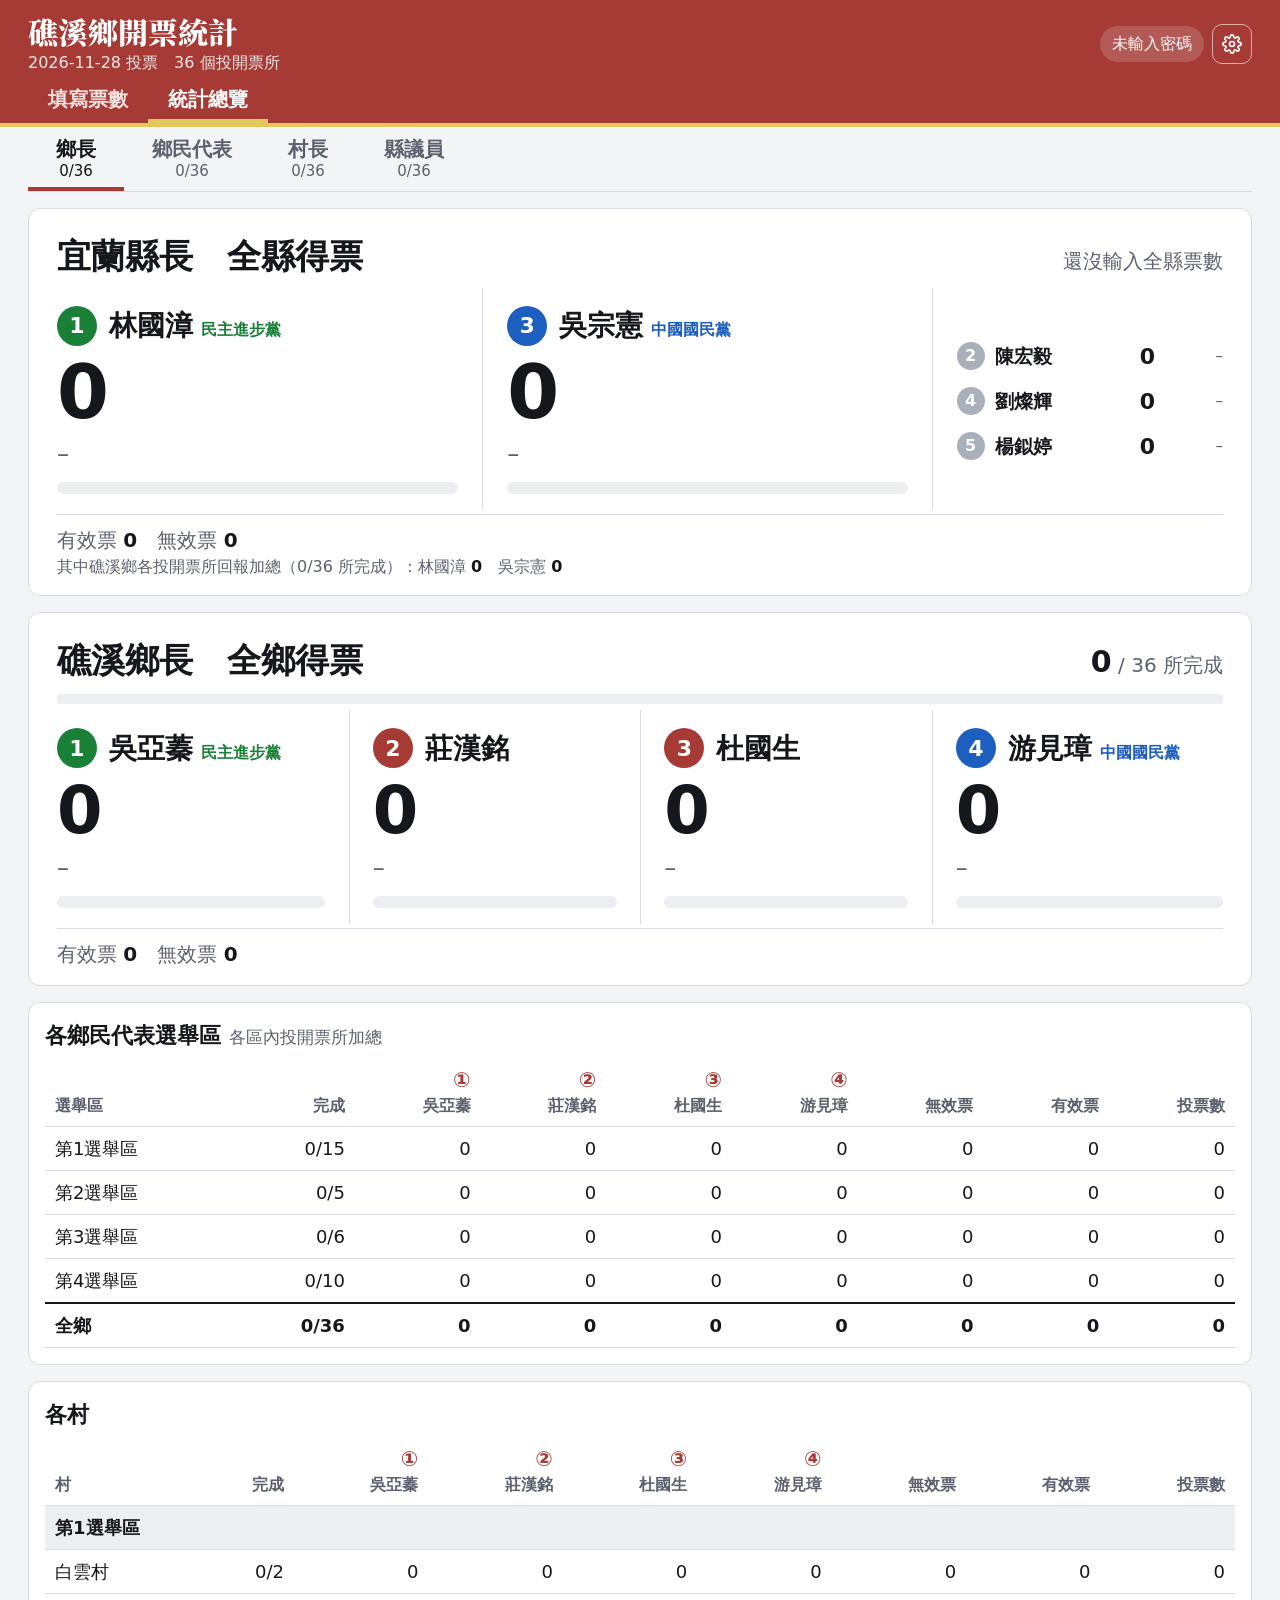
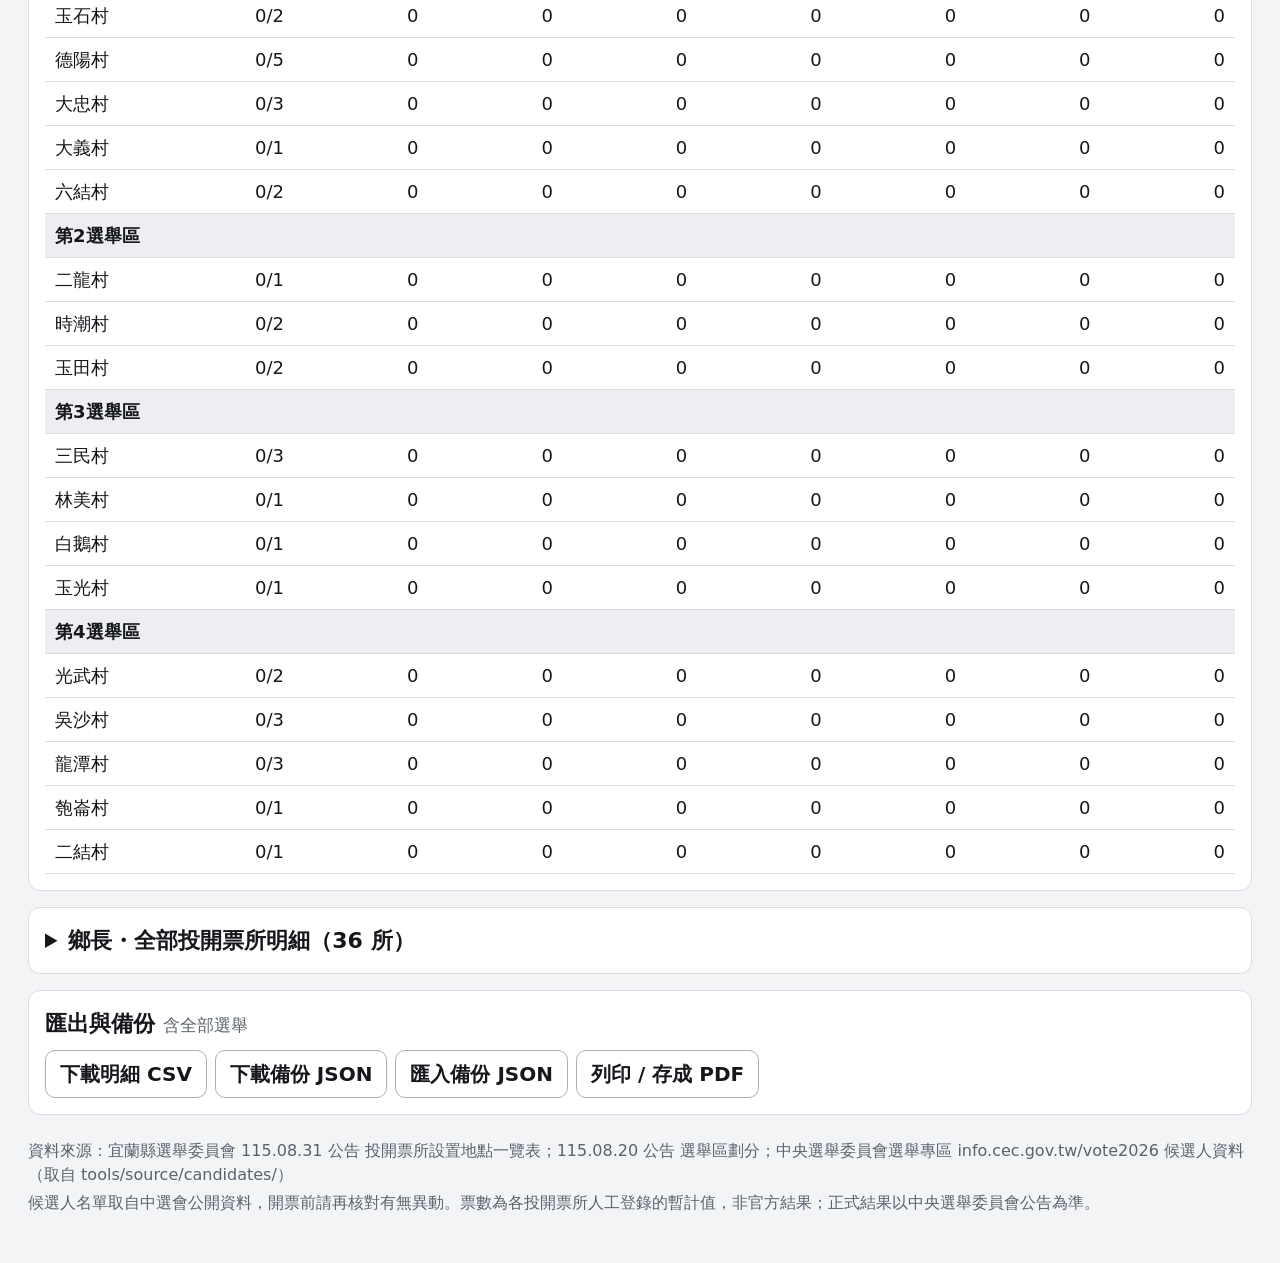
==== commit 128b6d23: "礁溪鄉網站（/jiaoxi/）更新：最上面固定的縣長、鄉長兩排加上政黨顏色（綠／藍） Co-Authored-By: Claude Fable 5.2 <noreply@anthropic.com>" ====
--- a/jiaoxi/index.html
+++ b/jiaoxi/index.html
@@ -15,7 +15,7 @@
   <link rel="preconnect" href="https://fonts.gstatic.com" crossorigin>
   <!-- 只有標題用襯線粗體，所以只下載標題那幾個字，手機載入很快 -->
   <link href="https://fonts.googleapis.com/css2?family=Noto+Serif+TC:wght@900&text=%E5%AE%9C%E8%98%AD%E5%B8%82%E7%BE%85%E6%9D%B1%E9%8E%AE%E8%98%87%E6%BE%B3%E9%A0%AD%E5%9F%8E%E7%A4%81%E6%BA%AA%E9%84%89%E5%A3%AF%E5%9C%8D%E5%93%A1%E5%B1%B1%E5%86%AC%E4%BA%94%E7%B5%90%E4%B8%89%E6%98%9F%E5%A4%A7%E5%90%8C%E5%8D%97%E9%96%8B%E7%A5%A8%E7%B5%B1%E8%A8%88&display=swap" rel="stylesheet">
-  <link rel="stylesheet" href="style.css?v=20261126120009">
+  <link rel="stylesheet" href="style.css?v=20261126120921">
 </head>
 <body>
   <header class="top">
@@ -87,10 +87,10 @@
     <p>請改用 Chrome 或 Safari 的最新版開啟，或換一支手機。如果是從 LINE 點進來的，請按右上角選「用預設瀏覽器開啟」。</p>
   </div>
 
-  <script src="config.js?v=20261126120009"></script>
+  <script src="config.js?v=20261126120921"></script>
   <!-- 一個鄉鎮市一個資料檔；要多開一個鄉鎮市就多加一行（見 tools/build_towns.py） -->
-  <script src="data/towns/050.js?v=20261126120009"></script>
-  <script src="app.js?v=20261126120009"></script>
+  <script src="data/towns/050.js?v=20261126120921"></script>
+  <script src="app.js?v=20261126120921"></script>
   <script>
     // 程式沒有成功啟動（瀏覽器太舊看不懂）時，顯示上面那段提示。這段刻意用最舊的寫法。
     window.addEventListener('load', function () {
--- a/jiaoxi/style.css
+++ b/jiaoxi/style.css
@@ -360,6 +360,12 @@
 
 /* ---------- 平板／電腦 ---------- */
 @media (min-width: 600px) { .brand p { display: block; } }
+/* 政黨顏色（只在最上面固定的兩排）：號次圓圈、黨名、長條。票數本身不變色，領先的仍是紅色。 */
+.cand-row[data-party="dpp"] { --pc: #1a7f37; }
+.cand-row[data-party="kmt"] { --pc: #1d5fbf; }
+.cand-row[data-party] .f-no { background: var(--pc); }
+.cand-row[data-party] .who small { color: var(--pc); font-weight: 700; }
+.cand-row[data-party] .track i, .cand-row[data-party].lead .track i { background: var(--pc); }
 /* 縣長那一塊：主要兩位照一般大小，其他人小字（手機排在下面，電腦排在右邊） */
 .minor { border-top: 1px solid var(--line); padding: 8px 0 2px; }
 .res-prog .linkbtn { margin-left: 12px; }
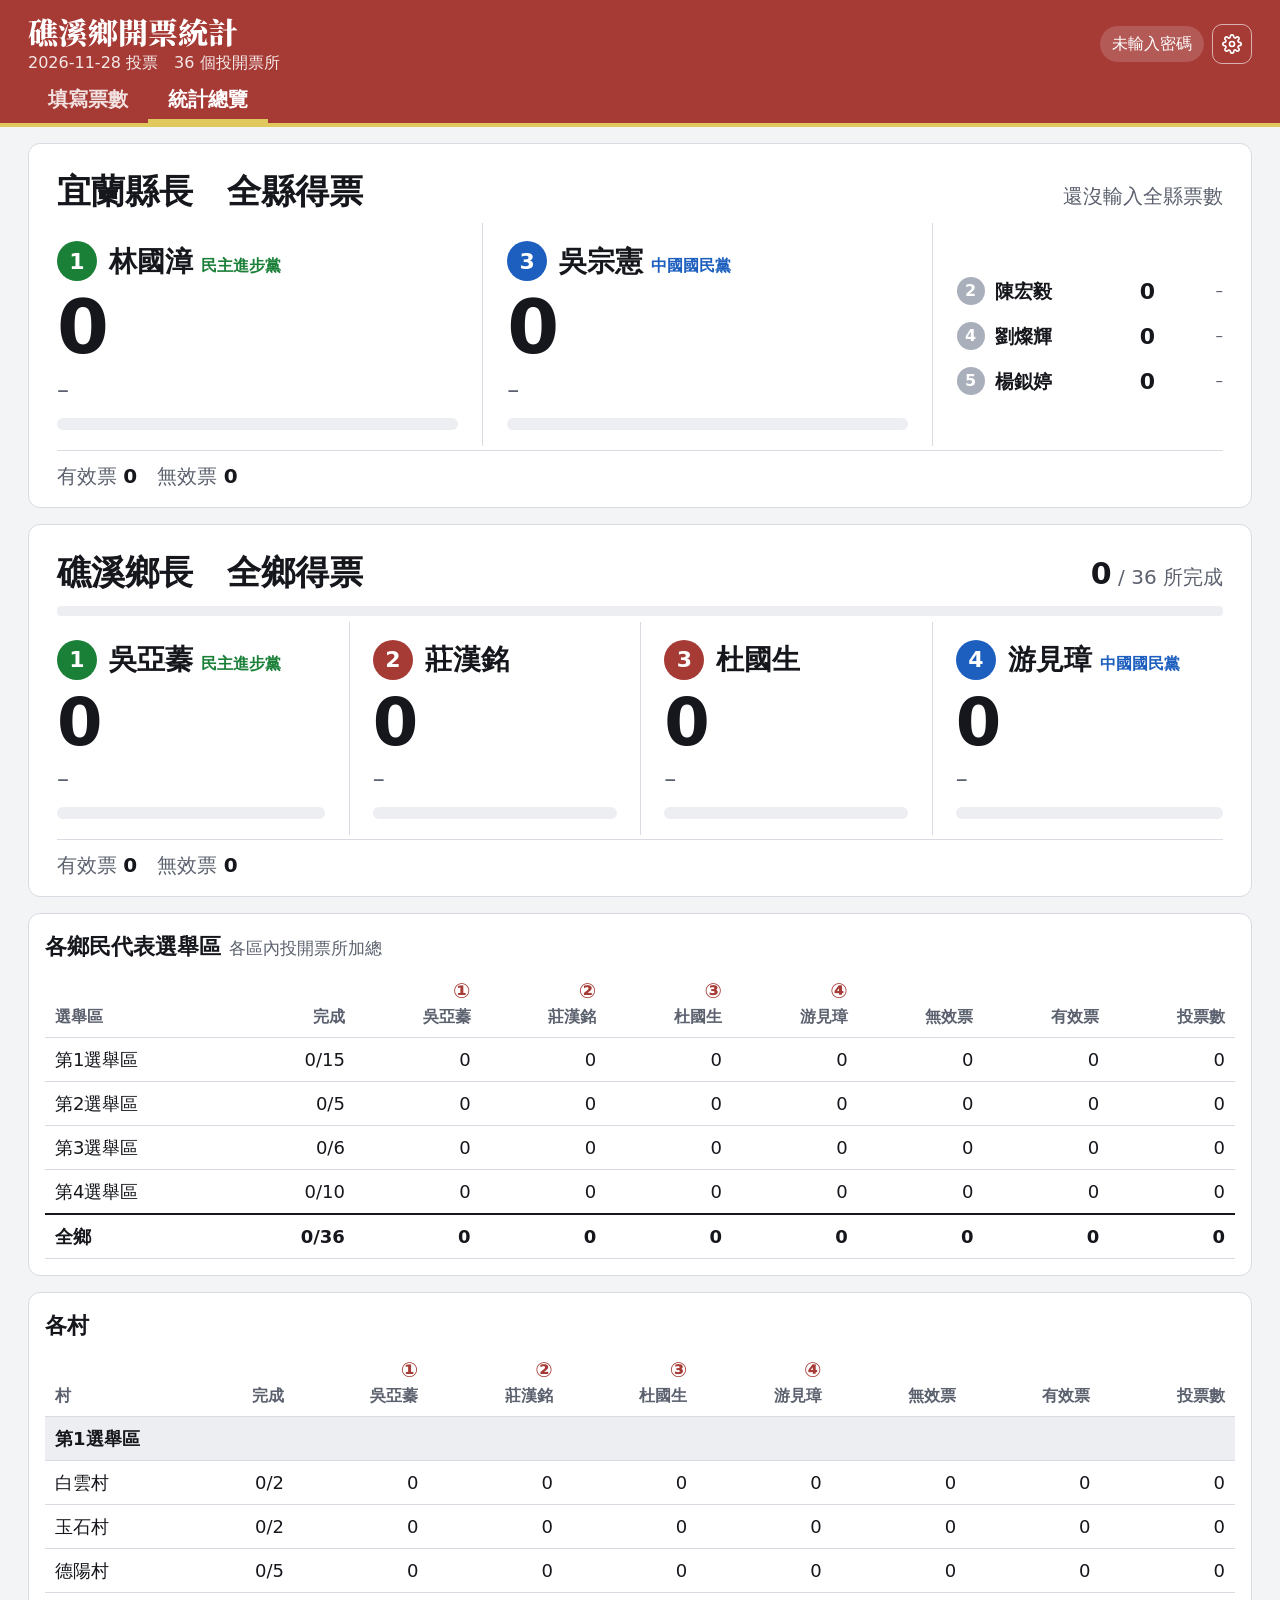
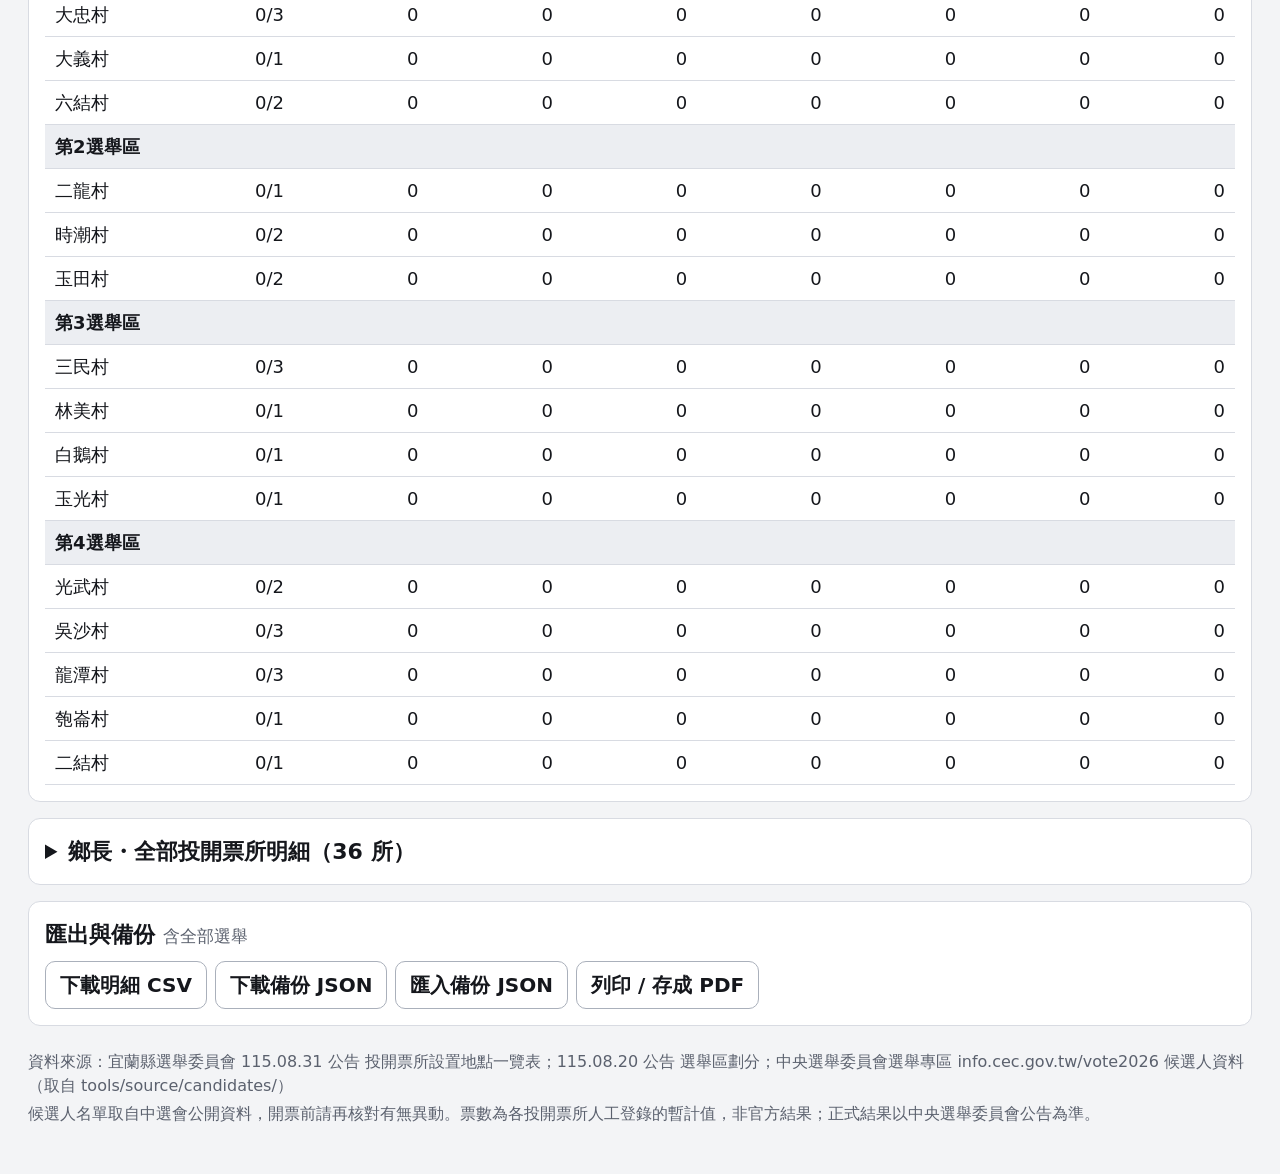
==== commit baff0f65: "礁溪鄉網站（/jiaoxi/）更新：只登錄鄉長和縣長、縣長單獨輸入；後端換新版後不用密碼 Co-Authored-By: Claude Fable 5.2 <noreply@anthropic.com" ====
--- a/jiaoxi/index.html
+++ b/jiaoxi/index.html
@@ -15,7 +15,7 @@
   <link rel="preconnect" href="https://fonts.gstatic.com" crossorigin>
   <!-- 只有標題用襯線粗體，所以只下載標題那幾個字，手機載入很快 -->
   <link href="https://fonts.googleapis.com/css2?family=Noto+Serif+TC:wght@900&text=%E5%AE%9C%E8%98%AD%E5%B8%82%E7%BE%85%E6%9D%B1%E9%8E%AE%E8%98%87%E6%BE%B3%E9%A0%AD%E5%9F%8E%E7%A4%81%E6%BA%AA%E9%84%89%E5%A3%AF%E5%9C%8D%E5%93%A1%E5%B1%B1%E5%86%AC%E4%BA%94%E7%B5%90%E4%B8%89%E6%98%9F%E5%A4%A7%E5%90%8C%E5%8D%97%E9%96%8B%E7%A5%A8%E7%B5%B1%E8%A8%88&display=swap" rel="stylesheet">
-  <link rel="stylesheet" href="style.css?v=20261126120921">
+  <link rel="stylesheet" href="style.css?v=20261126125301">
 </head>
 <body>
   <header class="top">
@@ -64,6 +64,7 @@
           </label>
         </div>
       </div>
+      <div id="countyQuick"></div>
       <div id="list"></div>
     </section>
 
@@ -87,10 +88,10 @@
     <p>請改用 Chrome 或 Safari 的最新版開啟，或換一支手機。如果是從 LINE 點進來的，請按右上角選「用預設瀏覽器開啟」。</p>
   </div>
 
-  <script src="config.js?v=20261126120921"></script>
+  <script src="config.js?v=20261126125301"></script>
   <!-- 一個鄉鎮市一個資料檔；要多開一個鄉鎮市就多加一行（見 tools/build_towns.py） -->
-  <script src="data/towns/050.js?v=20261126120921"></script>
-  <script src="app.js?v=20261126120921"></script>
+  <script src="data/towns/050.js?v=20261126125301"></script>
+  <script src="app.js?v=20261126125301"></script>
   <script>
     // 程式沒有成功啟動（瀏覽器太舊看不懂）時，顯示上面那段提示。這段刻意用最舊的寫法。
     window.addEventListener('load', function () {
--- a/jiaoxi/style.css
+++ b/jiaoxi/style.css
@@ -115,6 +115,9 @@
   width: 100%; min-height: 48px; border: 1px solid var(--line-strong); border-radius: var(--radius); background: var(--surface); padding: 8px 12px;
 }
 select { width: auto; }
+.county-quick { display: flex; flex-wrap: wrap; align-items: center; justify-content: space-between; }
+.county-quick span { margin: 4px 12px 4px 0; }
+.county-quick small { color: var(--muted); font-size: 16px; }
 .hint { background: var(--surface); border-left: 6px solid var(--ink); border-radius: 6px; padding: 10px 14px; margin: 12px 0 4px; font-size: 18px; }
 
 /* ---------- 投開票所清單 ---------- */
